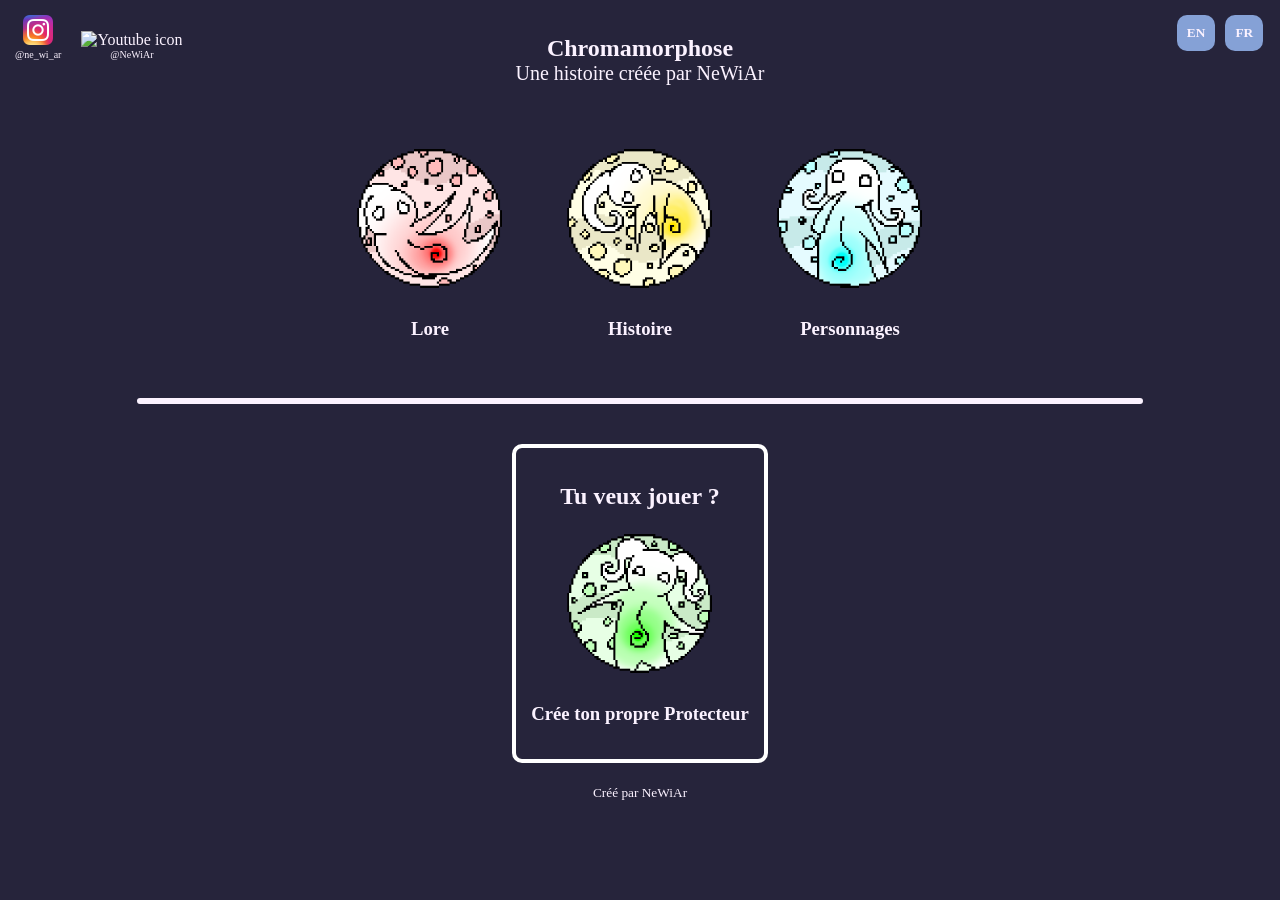
==== index.html @ b9402d08 "Projet release" ====
<!DOCTYPE html>
<html lang="en">
<head>
    <meta charset="UTF-8">
    <link href="icons/site_icon.png" rel="icon">
    <link href="style.css" rel="stylesheet">
    <meta name="viewport" content="width=device-width, initial-scale=1.0">
    <title>Chromamorphosis</title>
</head>
<body>
<!--HEAD OF THE PAGE-->
    <div id="languages">
        <button id="en">EN</button>
        <button id="fr">FR</button>
    </div>
    <section id="bigTitle">
        <h1 id="title" data-i18n="title">Chromamorphosis</h1>
        <h2 id="subtitle" data-i18n="subtitle">A story created by NeWiAr</h2>
    </section>

    <!--Follow-->
        <div id="follow">
            <div class="followIcon">
                <a href="https://www.instagram.com/ne_wi_ar?igsh=dm9pc3gzenNwN2hw" target="_blank">
                <img src="icons/Instagram_icon.png" class="imgsocial" alt="Instagram icon">
                </a>
                <small>@ne_wi_ar</small>
            </div>
            <div class="followIcon">
                <a href="https://www.youtube.com/@NeWiAr" target="_blank">
                <img src="icons/Youtube_icon.png" class="imgsocial" alt="Youtube icon">
                </a>
                <small>@NeWiAr</small>
            </div>
        </div>

<!--CARDS-->
    <section id="cards">
        <div class="subcard">
            <a href="lore.html">
            <img src="icons/lore_icon.png" class="imgcard" alt="Lore icon">
            <h3>Lore</h3>
            </a>
        </div>
        <div class="subcard">
            <a href="story.html">
            <img src="icons/story_icon.png" class="imgcard" alt="Story icon">
            <h3 data-i18n="story">Story</h3>
            </a>
        </div>
        <div class="subcard">
            <a href="characters.html">
            <img src="icons/characters_icon.png" class="imgcard" alt="Characters icon">
            <h3 data-i18n="characters">Characters</h3>
            </a>
        </div>
    </section>
    <hr>

<!--GAME-->
    <section id="section2">
        <div id="game">
            <h2 data-i18n="subtitleGame">Want to play ?</h2>
            <div class="createProtector">
                <a href="create-protector.html">
                <img src="icons/play_icon.png" class="imgcard" alt="Create your Protector game icon">
                <h3 data-i18n="createProtector">Create your own Protector</h3>
                </a>
            </div>
        </div>
    </section>
<footer>
    <small data-i18n="pfooter">Created by NeWiAr</small>
</footer>
</body>
<script src="languages.js"></script>
</html>
---- style.css ----
:root {
    --background: #26243b;
    --text: #fbf2ff;
    --color01: #85a1d6;
    --color02: #5f5b99;
}

body {
    margin:0;
    padding: 15px;
    text-align: center;
    font-family: 'poppins';
    color: var(--text);
    background-color: var(--background);
    -webkit-tap-highlight-color: transparent;

}

body::selection {
    color: var(--text);
    background-color: var(--color01);
}

a {
    text-decoration: none;
    color: var(--text);
}


hr {
    max-width: 80%;
    border: 3px solid var(--text);
    border-radius: 20px;
    margin-top: 40px;
    margin-bottom: 40px;
}

button {
    background-color: var(--color01);
    color: var(--text);
    font-family: 'poppins';
    border: none;
    border-radius: 10px;
    padding: 5px;
    cursor: pointer;
    transition: 0.4s;
}

ul, ol, li {
    list-style: none;
    text-align: left;
    padding-left: 10px;
}

footer{
    margin-top: 20px;
}

/* HEAD OF THE PAGE */
#bigTitle {
    margin: 20px;
}

    #title, #subtitle {
        margin:0;
    }

    #subtitle {
        font-weight: 400;
        font-size: 20px;
    }

    #languages {
        display: flex;
        position: absolute;
        justify-content: center;
        width: 80px;
        right:20px;
        gap: 10px;
    }

    #languages>button {
        border: none;
        border-radius: 10px;
        padding: 10px;
        font-weight: 900;
        cursor: pointer;
        transition: 0.4s;
    }

#construction {
    font-size: 50px;
    font-weight: 900;
    color: var(--color01);
 }

/* CARDS */
#cards {
    display: flex;
    flex-wrap: wrap;
    justify-content: center;
    column-gap: 60px;
    margin-top: 60px;
}

    .subcard>h3{
        margin:0;
    }

        .imgcard {
            width: 150px;
            height: 150px;
            cursor: pointer;
            transition: 0.4s;
        }

#back {
    position: absolute;
    font-size: 20px;
    left: 15px;
    top: 15px;
    padding-left: 15px;
    padding-right: 15px;
}

.characterCard>a>img {
        width: 200px;
        height: 200px;
        margin: auto;
        object-fit: cover;
        transition: 0.4s;
    }

#section2 {
    display: flex;
    gap: 40px;
    flex-wrap: wrap;
    justify-content: center;
}

#game {
    border: solid 4px white;
    border-radius: 10px;
    padding: 15px;
}

#follow {
    display: flex;
    position: absolute;
    gap: 20px;
    justify-content: center;
    align-items: end;
    top: 15px;
}

.followIcon {
        display: flex;
        flex-direction: column;
    }

    .followIcon>small {
        margin: 0;
        font-size: 10px;
    }

    .imgsocial{
        width: 30px;
        transition: 0.4s;
    }

/* LORE PAGE */

/* STORY PAGE */
#sectionStory {
    display: flex;
    flex-direction: column;
    gap: 50px;
}

.blockStory {
    position: relative;
    width: 500px;
    cursor: pointer;
    margin-inline: auto;
    transition: 0.4s;
}

.divStory{
    display: flex;
    flex-direction: column;
    border-radius: 0 5px 5px 0;
    padding: 15px;
    background-color: #f3f2ee;
    color: #424242;
    width: 100%;
    z-index: 1;
}

.divBackUp, .divBackDown {
    position: absolute;
    background-color: #bdbab0;
    border-radius: 5px;
    left: -10px;
    top:0;
    width: 100%;
    z-index:-1;
}

.divBackDown {
    bottom:0;
    top: auto;
}


    .seasontext {
        opacity: 0;
        max-height: 0;
        overflow: hidden;
        transition: opacity 0.5s ease, max-height 0.5s ease;
    }

    .seasontext.visible {
        opacity: 1;
        max-height: 1000px;
    }

/* CHARACTERS PAGE */
#bg {
    position: fixed;
    inset: 0;
    z-index: -1;
    --dot-size: 4px;
    --dot-gap: 24px;
    background-color: var(--bg-base);
    background-image:
        radial-gradient(
            circle,
        rgba(0, 0, 0, 0.1) var(--dot-size),
        transparent calc(var(--dot-size) + 1px)
        );

    background-size: var(--dot-gap) var(--dot-gap);
    animation: dotsMove 20s linear infinite;
    opacity: 0.6;
}

@keyframes dotsMove {
    from {
        background-position: 0 0;
    }
    to {
        background-position: 72px 72px;
    }
}

.characterButton{
    display: flex;
    flex-wrap: wrap;
    gap: 40px;
    justify-content: center;
}

    .characterCard>h3{
        margin: 0;
    }

#charName {
    margin-top: 10px;
    margin-bottom: 0;
}

#charSection01 {
    display: flex;
    justify-content: center;
    gap: 50px;
    margin-block: 50px;
}

    #description, #origins {
        max-width: 800px;
        border-radius: 10px;
        padding: 20px;
        color: black;
    }

    #origins {
        margin:auto;
        margin-top: 50px;
        position: relative;
    }

    #charIcon {
        position: absolute;
        width: 100px;
        top: -16px;
        right: -20px;
        animation: rotate 2s infinite;
    }

    @keyframes rotate {
        0% {transform : rotate(4deg);}
        50% {transform : rotate(-4deg);}
        100% {transform : rotate(4deg);}
    }



#identity {
    display: flex;
    border-radius: 10px;
    position: relative;
    background-color: lightgrey;
    color: black;
    padding: 20px;
    padding-right: 100px;
    max-width: 600px;
    overflow: hidden;
    transform: rotate(-2deg);
    transition: 0.4s;
}

    #identity>div {
        display: flex;
        flex-direction: column;
    }

    #charLOGO {
        position: absolute;
        opacity: 0.1;
        width: 300px;
        inset-inline-end: -100px;
        inset-block-end: -100px;
        z-index: 0;
    }

    #charProfil {
        width: 200px;
        height: 200px;
        object-fit: cover;
        object-position: top;
        border: solid white 10px;
        z-index: 1;
    }

#gallery {
    display: flex;
    position: relative;
    border-radius: 10px;
    border: double 10px;
    margin: auto;
    padding: 20px;
    max-width: 1000px;
}

    #galleryTitle {
        color: white;
        position: absolute;
        inset-block-start: -50px;
        inset-inline: 0;
        margin-inline: auto;
        z-index: 5;
        padding: 5px;
        border-radius: 5px;
        width: 200px;
        animation: translate 2s infinite;
    }

    .carousel {
        display: flex;
        align-items: center;
    }

    .track-container {
        overflow: hidden;
    }

    .track {
        display: flex;
        transition: 0.4s;
        align-items: center;
    }

    .track img {
        width: calc(100% / 3);
        height: 100%;
        border-radius: 10px;
        cursor: pointer;
        object-fit: contain;
        transform: scale(0.9);
        transition: 0.4s;
        z-index: 0;
    }

    .track img.active {
        transform: scale(1.0);
        z-index: 1;
    }

    .nav {
            background: none;
            font-size: 30px;
            cursor: pointer;
            transition: 0.4s;
        }

    #lightbox {
        position: fixed;
        inset: 0;
        background: rgba(0, 0, 0, 0.85);
        display: none;
        justify-content: center;
        align-items: center;
        z-index: 1000;
    }

    #lightbox img {
        max-width: 90%;
        max-height: 90%;
        border-radius: 12px;
        box-shadow: 0 0 30px rgba(0,0,0,0.6);
        animation: zoomIn 0.3s ease;
        cursor: zoom-out;
    }

    @keyframes zoomIn {
        from {
            transform: scale(0.9);
            opacity: 0;
        }
        to {
            transform: scale(1);
            opacity: 1;
        }
    }

    @keyframes translate {
        0% {transform : translateY(0);}
        50% {transform : translateY(3px);}
        100% {transform : translateY(0);}
    }



/* CREATE YOUR OWN PROTECTOR PAGE */

#linkProtector{
        transition: 0.4s;
        text-decoration-line: underline;
        font-weight: 700;
   } 

#imageStack {
    position: relative;
}

.layer {
    position: absolute;
    top: 0;
    left: 0;
    width: 100%;
    height: 100%;
}

.base {
    z-index: 1;
}

.feature {
    z-index: 2;
    pointer-events: none;
}

#defaultLayer {
    z-index: 3;
}

#FirstRandom {
    display: flex;
    flex-wrap: wrap;
    justify-content: center;
    align-items: center;
    gap: 20px;
    margin: 15px;
}

#FirstRandom>h4, #FirstRandom>div {
    border: solid var(--color01) 2px;
    margin: 0;
    padding: 5px;
    border-radius: 10px;
    display: flex;
    align-items: center;
}

#FirstRandom>div{
    width: 250px;
    height: 40px;
}

#random {
    display: flex;
    flex-wrap: wrap;
    max-width: 1200px;
    margin-inline: auto;
    gap: 40px;
    justify-content: center;
    margin-top: 20px;
}

    #random>div {
        display: flex;
        flex-direction: column;
        width: 250px;
        transition: 0.4s;
    }

    #random>div>img, #color>img, #imageStack {
        width: 200px;
        height: 200px;
        margin: auto;
        object-fit: cover;
        border-radius: 10px;
        border: double var(--color01) 10px;
        transition: 0.4s;
    }

        #defaultLayer{
            object-fit: cover;
        }

    #random>div>p {
        margin: 0;
        padding: 5px;
    }

    #random>div>button, #color>button  {
        font-family: 'poppins';
        font-size: 30px;
        margin: auto;
        width: 60px;
        border: none;
        cursor: pointer;
        transition: 0.4s;
        background-color: transparent;
    }

    #field, #outfit {
        margin-left: 5px;
    }

    #RbuttonField, #RbuttonGender, #RbuttonOutfit {
        font-size: 20px;
        width: 40px;
        border: none;
        cursor: pointer;
        transition: 0.4s;
        background-color: transparent;
    }

    #gender {
        width: 40px;
        height: 40px;
        border-radius: 10px;
        object-fit: cover;
    }

    #color {
        display: flex;
        flex-direction: column;
        margin: auto;
        transition: 0.4s;
        width: 350px;
    }

        #color>img {
            width: 300px;
        }

    #allRandom {
        border-radius: 10px;
        font-family: 'poppins';
        font-weight: 700;
        font-size: 16px;
        padding: 15px;
        border: none;
        border-radius: 10px;
        cursor: pointer;
        transition: 0.4s;
    }

#HRgame {
    padding: 0;
    margin-top: 5px;
    margin-bottom: 5px;
}


@keyframes bounce {
    0%   { transform: scale(1); }
    30%  { transform: scale(1.1); }
    50%  { transform: scale(0.95); }
    70%  { transform: scale(1.05); }
    100% { transform: scale(1); }
}


.bounce {
    animation: bounce 0.4s ease;
}


/* HOVER ONLY ON PC */
@media (hover: hover) {
    #languages>button:hover, .imgcard:hover, button:hover, .characterCard>a>img:hover, .imgsocial:hover  {
        transform: scale(1.1);
    }

    .characterCard>a>img:active  {
        transition: 0.2s;
        transform: scale(0.8);
        filter: grayscale(1);
    }

    #linkProtector:hover{
        color:var(--color01);
   }  

   #identity:hover{
        transform: rotate(0);
    }

    .blockStory:hover {
        transform: scale(1.05);
    }
}

/* PC ONLY*/
@media screen and (min-width:769px) {
    #sbook {
    display: flex;
    margin-top: 100px;
    justify-content: center;
}
.book {
    position: relative;
    width: 400px;
    height: 600px;
    transition: transform 0.5s;
}

.paper {
    position: absolute;
    width: 100%;
    height: 100%;
    top: 0;
    left: 0;
    perspective: 1500px;
    color: var(--background);
}

.front,.back {
    background-color: rgb(248, 248, 248);
    position: absolute;
    width: 100%;
    height: 100%;
    top: 0;
    left: 0;
    transform-origin: left;
    transition: transform 0.5s;
    border-radius: 0 20px 20px 0;
}

.front {
    z-index: 1;
    backface-visibility: hidden;
    border-left: 3px solid var(--background);
}

.back {
    z-index: 0;
}

.front-content,
.back-content {
    width: 90%;
    height: 100%;
    display: flex;
    flex-direction: column;
    justify-content: center;
    align-items: center;
    margin-inline: auto;
}

    .front-content>p, .back-content>p  {
        font-size: 11px;
    }

    .front-content>h3, .back-content>h3  {
        font-size: 16px;
    }

    .front-content>img, .back-content>img  {
        width: 80%;
    }


.back-content {
    transform: rotateY(180deg)
}

/* Paper flip effect */
.flipped .front, .flipped .back {
    transform: rotateY(-180deg);
}

#prev-btn, #next-btn {
    padding-block: 5px;
    padding-inline: 20px;
    border-radius: 100%;
    transition: 0.4s;
    margin: 20px;
}

#p1 {
    z-index: 7;
}

#p2 {
    z-index: 6;
}

#p3 {
    z-index: 5;
}

#p4 {
    z-index: 4;
}

#p5 {
    z-index: 3;
}

#p6 {
    z-index: 2;
}

#p7 {
    z-index: 1;
}

#f1 {
    background-color: var(--color01);
    color: white;
    width: 100%;
    border-radius: 0 20px 20px 0;
}

#b7 {
    background-color: var(--color01);
    color: white;
    width: 100%;
    border-radius: 20px 0 0 20px;
}

#switch {
        display: none;
    }
}

/* PHONE */
@media screen and (max-width:767px) {
    html, body {
        overscroll-behavior-x: none;
        touch-action: pan-y;
        padding: auto;
    }

    h1 {
        font-size: 26px;
    }

    h2 {
        font-size: 20px;
    }

    #construction {
        font-size: 25px;
    }

    #bigTitle {
        margin: 0;
        margin-top: 20px;
    }

    #languages{
        width: 50px;
        position: relative;
        margin: auto;
        right: auto;
    }

        #languages>button{
            font-size: 14px;
            padding: 8px;
        }
    
    #follow {
        justify-content: space-between;
        width: 90%;
    }

    #createTitle {
        margin-top: 40px;
    }

    #charSection01 {
        flex-direction: column;
        gap: 30px;
        width: 100%;
    }

    #identity{
        flex-direction: column;
        padding-right: 20px;
    }

        #charProfil {
            width: 150px;
            height: 150px;
        }

        #charLOGO {
            inset-inline-end: -50px;
            inset-block-end: -50px;
            width: 200px;
        }

        #gallery{
            padding-inline: 5px;
        }

        .track img {
            width: 100%;
        }

    #charIcon {
        top: -15px;
        right: 0;
    }

    #sbook {
        margin-top: 20px;
    }

    #bookBtn {
        display: none;
    }

    #book {
        width: min(90vw, 420px);
        height: 700px;
        margin-inline: auto;
        position: relative;
    }

    .card {
        width: 100%;
        height: 100%;
        box-sizing: border-box;

        background-color: rgb(248, 248, 248);
        color: var(--background);
        border-radius: 16px;
        padding: 12px;

        display: none;
        position: absolute;
        inset: 0;

        transition: transform 0.35s ease, opacity 0.35s ease;
        will-change: transform;
    }

    .card.active {
        display: flex;
        align-items: center;
        justify-content: center;
        z-index: 3;
        transform: translateX(0) scale(1);
        opacity: 1;
    }

    .front-content>p, .back-content>p {
        max-width: 100%;
        font-size: 12px;
    }

    .front-content>img, .back-content>img {
        width: 100%;
    }

        #firstCard, #lastCard {
            background-color: var(--color01);
            color: white;
        }
    
    .characterCard>a>img:hover, .characterCard>a>img:active {
        transition: 0.1s;
        transform: scale(0.8);
        filter: grayscale(1);
    }

    .blockStory {
        max-width: 300px;
    }
}
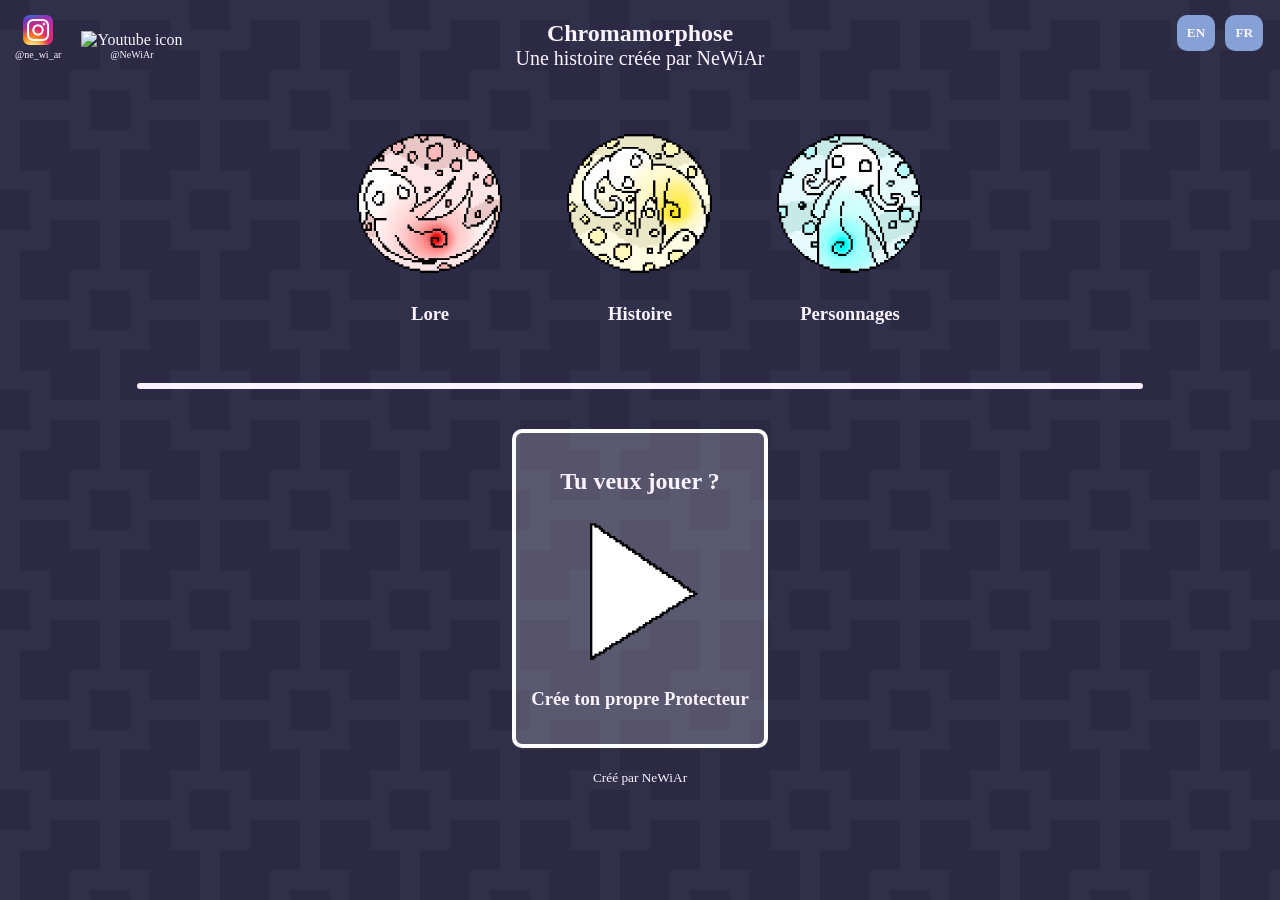
==== commit 8cb24ae7: "New characters added + fix" ====
--- a/index.html
+++ b/index.html
@@ -9,6 +9,7 @@
 </head>
 <body>
 <!--HEAD OF THE PAGE-->
+    <div id="HomeBG"></div>
     <div id="languages">
         <button id="en">EN</button>
         <button id="fr">FR</button>
--- a/style.css
+++ b/style.css
@@ -6,14 +6,14 @@
 }
 
 body {
-    margin:0;
-    padding: 15px;
+    padding:0;
+    margin: 15px;
     text-align: center;
     font-family: 'poppins';
     color: var(--text);
     background-color: var(--background);
     -webkit-tap-highlight-color: transparent;
-
+    overflow: visible;
 }
 
 body::selection {
@@ -73,10 +73,12 @@
     #languages {
         display: flex;
         position: absolute;
+        top: 15px;
         justify-content: center;
         width: 80px;
         right:20px;
         gap: 10px;
+        z-index: 5;
     }
 
     #languages>button {
@@ -93,6 +95,70 @@
     font-weight: 900;
     color: var(--color01);
  }
+
+/* HOME PAGE */
+#HomeBG {
+    width: 100%;
+    height: 100%;
+    position: fixed;
+    top: 0;
+    left: 0;
+    z-index: -10;
+    opacity: 0.1;
+  --s: 100px; /* control the size */
+  --c1: #85a1d6;
+  --c2: #5f5b99;
+  
+  --_s: calc(2*var(--s)) calc(2*var(--s));
+  --_g: var(--_s) conic-gradient(at 40% 40%,#0000 75%,var(--c1) 0);
+  --_p: var(--_s) conic-gradient(at 20% 20%,#0000 75%,var(--c2) 0);
+  background:
+    calc( .9*var(--s)) calc( .9*var(--s))/var(--_p),
+    calc(-.1*var(--s)) calc(-.1*var(--s))/var(--_p),
+    calc( .7*var(--s)) calc( .7*var(--s))/var(--_g),
+    calc(-.3*var(--s)) calc(-.3*var(--s))/var(--_g),
+    conic-gradient(from 90deg at 20% 20%,var(--c2) 25%,var(--c1) 0) 
+     0 0/var(--s) var(--s);
+  animation: m 20s infinite;
+}
+@keyframes m {
+  0% {
+   background-position: 
+    calc( .9*var(--s)) calc( .9*var(--s)),
+    calc(-.1*var(--s)) calc(-.1*var(--s)),
+    calc( .7*var(--s)) calc( .7*var(--s)),
+    calc(-.3*var(--s)) calc(-.3*var(--s)),0 0
+  }
+  25% {
+   background-position: 
+    calc(1.9*var(--s)) calc( .9*var(--s)),
+    calc(-1.1*var(--s)) calc(-.1*var(--s)),
+    calc(1.7*var(--s)) calc( .7*var(--s)),
+    calc(-1.3*var(--s)) calc(-.3*var(--s)),0 0
+  }
+  50% {
+   background-position: 
+    calc(1.9*var(--s)) calc(-.1*var(--s)),
+    calc(-1.1*var(--s)) calc( .9*var(--s)),
+    calc(1.7*var(--s)) calc(-.3*var(--s)),
+    calc(-1.3*var(--s)) calc( .7*var(--s)),0 0
+  }
+  75% {
+   background-position: 
+    calc(2.9*var(--s)) calc(-.1*var(--s)),
+    calc(-2.1*var(--s)) calc( .9*var(--s)),
+    calc(2.7*var(--s)) calc(-.3*var(--s)),
+    calc(-2.3*var(--s)) calc( .7*var(--s)),0 0
+  }
+  100% {
+   background-position: 
+    calc(2.9*var(--s)) calc(-1.1*var(--s)),
+    calc(-2.1*var(--s)) calc(1.9*var(--s)),
+    calc(2.7*var(--s)) calc(-1.3*var(--s)),
+    calc(-2.3*var(--s)) calc(1.7*var(--s)),0 0
+  }
+}
+
 
 /* CARDS */
 #cards {
@@ -142,6 +208,7 @@
     border: solid 4px white;
     border-radius: 10px;
     padding: 15px;
+    background-color: rgba(255, 255, 255, 0.2);
 }
 
 #follow {
@@ -192,7 +259,7 @@
     padding: 15px;
     background-color: #f3f2ee;
     color: #424242;
-    width: 100%;
+    width: 90%;
     z-index: 1;
 }
 
@@ -258,6 +325,12 @@
     flex-wrap: wrap;
     gap: 40px;
     justify-content: center;
+    max-width: 1200px;
+    margin-inline: auto;
+}
+
+.characterCard {
+    width: 200px;
 }
 
     .characterCard>h3{
@@ -271,6 +344,7 @@
 
 #charSection01 {
     display: flex;
+    flex-wrap: wrap;
     justify-content: center;
     gap: 50px;
     margin-block: 50px;
@@ -309,7 +383,6 @@
     display: flex;
     border-radius: 10px;
     position: relative;
-    background-color: lightgrey;
     color: black;
     padding: 20px;
     padding-right: 100px;
@@ -317,6 +390,7 @@
     overflow: hidden;
     transform: rotate(-2deg);
     transition: 0.4s;
+    height: 100%;
 }
 
     #identity>div {
@@ -638,7 +712,7 @@
 @media screen and (min-width:769px) {
     #sbook {
     display: flex;
-    margin-top: 100px;
+    margin-top: 5%;
     justify-content: center;
 }
 .book {
@@ -713,12 +787,20 @@
     transform: rotateY(-180deg);
 }
 
+#bookBtn {
+    display: flex;
+    justify-content: center;
+    gap: 500px;
+}
+
 #prev-btn, #next-btn {
     padding-block: 5px;
     padding-inline: 20px;
     border-radius: 100%;
     transition: 0.4s;
     margin: 20px;
+    position: relative;
+    top: -300px;
 }
 
 #p1 {
@@ -784,6 +866,10 @@
         font-size: 20px;
     }
 
+    h3 {
+        font-size: 18;
+    }
+
     #construction {
         font-size: 25px;
     }
@@ -866,7 +952,7 @@
 
     .card {
         width: 100%;
-        height: 100%;
+        height: 80%;
         box-sizing: border-box;
 
         background-color: rgb(248, 248, 248);
@@ -896,9 +982,10 @@
         font-size: 12px;
     }
 
-    .front-content>img, .back-content>img {
-        width: 100%;
-    }
+        .front-content>img, .back-content>img {
+        max-width: 80%;
+    }
+
 
         #firstCard, #lastCard {
             background-color: var(--color01);
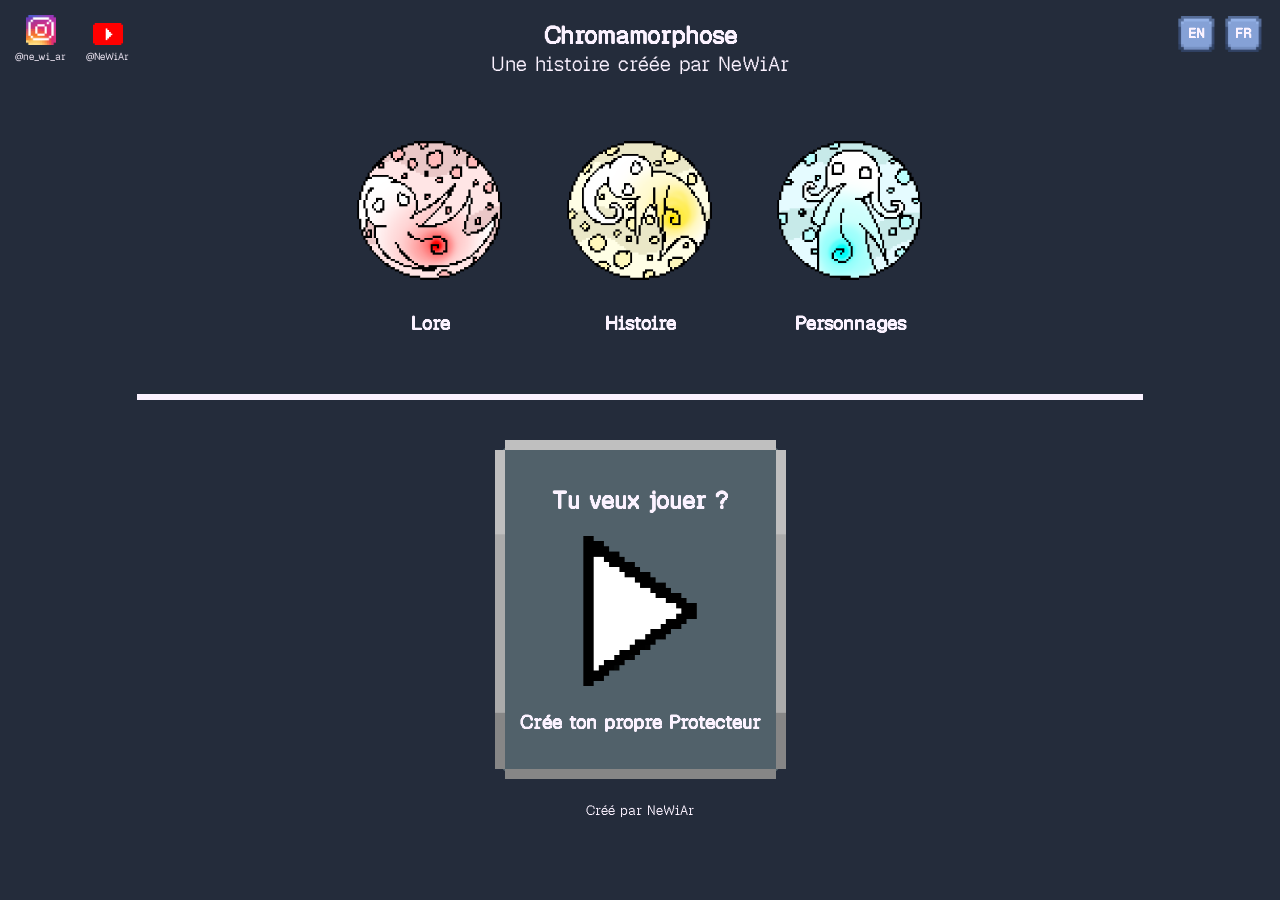
==== commit 516ed57b: "Amélioration visuelle + ajout / modification de personnages" ====
--- a/index.html
+++ b/index.html
@@ -9,7 +9,6 @@
 </head>
 <body>
 <!--HEAD OF THE PAGE-->
-    <div id="HomeBG"></div>
     <div id="languages">
         <button id="en">EN</button>
         <button id="fr">FR</button>
@@ -70,6 +69,9 @@
             </div>
         </div>
     </section>
+    <video id="videoBackground" autoplay muted loop>
+        <source src="img/backgroundAnimation.mp4" type="video/mp4">
+    </video>
 <footer>
     <small data-i18n="pfooter">Created by NeWiAr</small>
 </footer>
--- a/style.css
+++ b/style.css
@@ -1,15 +1,21 @@
 :root {
-    --background: #26243b;
+    --background: #242c3b;
     --text: #fbf2ff;
     --color01: #85a1d6;
     --color02: #5f5b99;
+}
+
+/*--- FONTS ---*/
+@font-face {
+    font-family: GeistPixel;
+    src: url(fonts/GeistPixel-Regular-VariableFont_ELSH.ttf);
 }
 
 body {
     padding:0;
     margin: 15px;
     text-align: center;
-    font-family: 'poppins';
+    font-family: 'GeistPixel';
     color: var(--text);
     background-color: var(--background);
     -webkit-tap-highlight-color: transparent;
@@ -30,20 +36,25 @@
 hr {
     max-width: 80%;
     border: 3px solid var(--text);
-    border-radius: 20px;
     margin-top: 40px;
     margin-bottom: 40px;
 }
 
 button {
-    background-color: var(--color01);
+    background-image: url(icons/buttons/button_blue.png);
+    background-size: contain;
+    background-position: center;
+    background-repeat: no-repeat;
+    background-color: transparent;
     color: var(--text);
-    font-family: 'poppins';
+    font-family: 'GeistPixel';
     border: none;
-    border-radius: 10px;
     padding: 5px;
     cursor: pointer;
-    transition: 0.4s;
+}
+button:active {
+    transform: translateY(5px);
+    filter: brightness(1.2);
 }
 
 ul, ol, li {
@@ -82,12 +93,8 @@
     }
 
     #languages>button {
-        border: none;
-        border-radius: 10px;
         padding: 10px;
         font-weight: 900;
-        cursor: pointer;
-        transition: 0.4s;
     }
 
 #construction {
@@ -96,69 +103,18 @@
     color: var(--color01);
  }
 
-/* HOME PAGE */
-#HomeBG {
-    width: 100%;
-    height: 100%;
+#videoBackground {
     position: fixed;
+    right: 0;
     top: 0;
-    left: 0;
-    z-index: -10;
-    opacity: 0.1;
-  --s: 100px; /* control the size */
-  --c1: #85a1d6;
-  --c2: #5f5b99;
-  
-  --_s: calc(2*var(--s)) calc(2*var(--s));
-  --_g: var(--_s) conic-gradient(at 40% 40%,#0000 75%,var(--c1) 0);
-  --_p: var(--_s) conic-gradient(at 20% 20%,#0000 75%,var(--c2) 0);
-  background:
-    calc( .9*var(--s)) calc( .9*var(--s))/var(--_p),
-    calc(-.1*var(--s)) calc(-.1*var(--s))/var(--_p),
-    calc( .7*var(--s)) calc( .7*var(--s))/var(--_g),
-    calc(-.3*var(--s)) calc(-.3*var(--s))/var(--_g),
-    conic-gradient(from 90deg at 20% 20%,var(--c2) 25%,var(--c1) 0) 
-     0 0/var(--s) var(--s);
-  animation: m 20s infinite;
-}
-@keyframes m {
-  0% {
-   background-position: 
-    calc( .9*var(--s)) calc( .9*var(--s)),
-    calc(-.1*var(--s)) calc(-.1*var(--s)),
-    calc( .7*var(--s)) calc( .7*var(--s)),
-    calc(-.3*var(--s)) calc(-.3*var(--s)),0 0
-  }
-  25% {
-   background-position: 
-    calc(1.9*var(--s)) calc( .9*var(--s)),
-    calc(-1.1*var(--s)) calc(-.1*var(--s)),
-    calc(1.7*var(--s)) calc( .7*var(--s)),
-    calc(-1.3*var(--s)) calc(-.3*var(--s)),0 0
-  }
-  50% {
-   background-position: 
-    calc(1.9*var(--s)) calc(-.1*var(--s)),
-    calc(-1.1*var(--s)) calc( .9*var(--s)),
-    calc(1.7*var(--s)) calc(-.3*var(--s)),
-    calc(-1.3*var(--s)) calc( .7*var(--s)),0 0
-  }
-  75% {
-   background-position: 
-    calc(2.9*var(--s)) calc(-.1*var(--s)),
-    calc(-2.1*var(--s)) calc( .9*var(--s)),
-    calc(2.7*var(--s)) calc(-.3*var(--s)),
-    calc(-2.3*var(--s)) calc( .7*var(--s)),0 0
-  }
-  100% {
-   background-position: 
-    calc(2.9*var(--s)) calc(-1.1*var(--s)),
-    calc(-2.1*var(--s)) calc(1.9*var(--s)),
-    calc(2.7*var(--s)) calc(-1.3*var(--s)),
-    calc(-2.3*var(--s)) calc(1.7*var(--s)),0 0
-  }
-}
-
+    min-width: 100%;
+    min-height: 100%;
+    transform: translateX(calc((100% - 100vw) / 2));
+    z-index: -1;
+    opacity: 0.5;
+    filter: grayscale(0.3);
+    filter: blur(2px)
+}
 
 /* CARDS */
 #cards {
@@ -174,10 +130,8 @@
     }
 
         .imgcard {
-            width: 150px;
             height: 150px;
             cursor: pointer;
-            transition: 0.4s;
         }
 
 #back {
@@ -194,7 +148,6 @@
         height: 200px;
         margin: auto;
         object-fit: cover;
-        transition: 0.4s;
     }
 
 #section2 {
@@ -205,10 +158,11 @@
 }
 
 #game {
-    border: solid 4px white;
-    border-radius: 10px;
+    border: 10px solid transparent;
+    border-image: url(img/whiteBorderL.PNG) 22;
+    border-radius: 30px;
     padding: 15px;
-    background-color: rgba(255, 255, 255, 0.2);
+    background-color: rgba(113, 133, 138, 0.6);
 }
 
 #follow {
@@ -232,7 +186,6 @@
 
     .imgsocial{
         width: 30px;
-        transition: 0.4s;
     }
 
 /* LORE PAGE */
@@ -249,7 +202,7 @@
     width: 500px;
     cursor: pointer;
     margin-inline: auto;
-    transition: 0.4s;
+    transition: 0.2s;
 }
 
 .divStory{
@@ -350,14 +303,16 @@
     margin-block: 50px;
 }
 
-    #description, #origins {
+    #description, #origins, #powers {
         max-width: 800px;
-        border-radius: 10px;
+        border-radius: 20px;
+        border: 6px solid transparent;
+        border-image: url(img/blackBorder.PNG) 22;
         padding: 20px;
         color: black;
     }
 
-    #origins {
+    #origins, #powers {
         margin:auto;
         margin-top: 50px;
         position: relative;
@@ -381,7 +336,9 @@
 
 #identity {
     display: flex;
-    border-radius: 10px;
+    border-radius: 20px;
+    border: 6px solid transparent;
+    border-image: url(img/blackBorder.PNG) 22;
     position: relative;
     color: black;
     padding: 20px;
@@ -389,7 +346,7 @@
     max-width: 600px;
     overflow: hidden;
     transform: rotate(-2deg);
-    transition: 0.4s;
+    transition: 0.2s;
     height: 100%;
 }
 
@@ -419,11 +376,13 @@
 #gallery {
     display: flex;
     position: relative;
-    border-radius: 10px;
-    border: double 10px;
+    border-radius: 20px;
+    border: 6px solid transparent;
+    border-image: url(img/blackBorder.PNG) 22;
     margin: auto;
     padding: 20px;
     max-width: 1000px;
+    justify-content: center;
 }
 
     #galleryTitle {
@@ -434,7 +393,9 @@
         margin-inline: auto;
         z-index: 5;
         padding: 5px;
-        border-radius: 5px;
+        border-radius: 20px;
+        border: 6px solid transparent;
+        border-image: url(img/blackBorder.PNG) 22;
         width: 200px;
         animation: translate 2s infinite;
     }
@@ -450,21 +411,21 @@
 
     .track {
         display: flex;
-        transition: 0.4s;
+        transition: 0.2s;
         align-items: center;
     }
 
     .track img {
-        width: calc(100% / 3);
-        height: 100%;
+        width: calc(100% / var(--images-per-view));
+        flex-shrink: 0;
+        max-height: 500px;
         border-radius: 10px;
         cursor: pointer;
         object-fit: contain;
         transform: scale(0.9);
-        transition: 0.4s;
+        transition: 0.2s;
         z-index: 0;
     }
-
     .track img.active {
         transform: scale(1.0);
         z-index: 1;
@@ -474,7 +435,7 @@
             background: none;
             font-size: 30px;
             cursor: pointer;
-            transition: 0.4s;
+            transition: 0.2s;
         }
 
     #lightbox {
@@ -518,7 +479,7 @@
 /* CREATE YOUR OWN PROTECTOR PAGE */
 
 #linkProtector{
-        transition: 0.4s;
+        transition: 0.2s;
         text-decoration-line: underline;
         font-weight: 700;
    } 
@@ -558,10 +519,10 @@
 }
 
 #FirstRandom>h4, #FirstRandom>div {
-    border: solid var(--color01) 2px;
+    border: 5px solid transparent;
+    border-image: url(img/blueBorder.PNG) 22;
     margin: 0;
     padding: 5px;
-    border-radius: 10px;
     display: flex;
     align-items: center;
 }
@@ -569,6 +530,11 @@
 #FirstRandom>div{
     width: 250px;
     height: 40px;
+}
+
+#FirstRandom>h4, #FirstRandom>div>h4 {
+    display: flex;
+    align-items: center;
 }
 
 #random {
@@ -585,7 +551,6 @@
         display: flex;
         flex-direction: column;
         width: 250px;
-        transition: 0.4s;
     }
 
     #random>div>img, #color>img, #imageStack {
@@ -593,9 +558,8 @@
         height: 200px;
         margin: auto;
         object-fit: cover;
-        border-radius: 10px;
-        border: double var(--color01) 10px;
-        transition: 0.4s;
+        border: 6px solid transparent;
+        border-image: url(img/whiteBorderL.PNG) 22;
     }
 
         #defaultLayer{
@@ -608,14 +572,21 @@
     }
 
     #random>div>button, #color>button  {
-        font-family: 'poppins';
+        display: flex;
+        justify-content: center;
+        font-family: 'GeistPixel';
         font-size: 30px;
         margin: auto;
-        width: 60px;
+        margin-block: 10px;
+        padding: 10px;
+        width: 100%;
         border: none;
         cursor: pointer;
-        transition: 0.4s;
-        background-color: transparent;
+        background-color: none;
+    }
+
+    .dice, .retry{
+        width: 24px;
     }
 
     #field, #outfit {
@@ -623,18 +594,23 @@
     }
 
     #RbuttonField, #RbuttonGender, #RbuttonOutfit {
+        display: flex;
+        justify-content: center;
         font-size: 20px;
         width: 40px;
+        height: 40px;
+        margin-right: 10px;
         border: none;
         cursor: pointer;
-        transition: 0.4s;
         background-color: transparent;
+    }
+    #RbuttonField>img, #RbuttonGender>img, #RbuttonOutfit>img {
+        object-fit: contain;
     }
 
     #gender {
         width: 40px;
         height: 40px;
-        border-radius: 10px;
         object-fit: cover;
     }
 
@@ -642,7 +618,7 @@
         display: flex;
         flex-direction: column;
         margin: auto;
-        transition: 0.4s;
+        transition: 0.2s;
         width: 350px;
     }
 
@@ -651,15 +627,17 @@
         }
 
     #allRandom {
-        border-radius: 10px;
-        font-family: 'poppins';
+        background-image: url(icons/buttons/buttonL_blue.PNG);
+        background-size: contain;
+        background-position: center;
+        background-repeat: no-repeat;
+        background-color: transparent;
+        font-family: 'GeistPixel';
         font-weight: 700;
         font-size: 16px;
         padding: 15px;
         border: none;
-        border-radius: 10px;
         cursor: pointer;
-        transition: 0.4s;
     }
 
 #HRgame {
@@ -679,20 +657,19 @@
 
 
 .bounce {
-    animation: bounce 0.4s ease;
+    animation: bounce 0.2s ease;
 }
 
 
 /* HOVER ONLY ON PC */
 @media (hover: hover) {
     #languages>button:hover, .imgcard:hover, button:hover, .characterCard>a>img:hover, .imgsocial:hover  {
-        transform: scale(1.1);
+        transform: scale(1.05);
     }
 
     .characterCard>a>img:active  {
-        transition: 0.2s;
-        transform: scale(0.8);
-        filter: grayscale(1);
+        transform: scale(0.95);
+        filter: brightness(1.2);
     }
 
     #linkProtector:hover{
@@ -796,8 +773,7 @@
 #prev-btn, #next-btn {
     padding-block: 5px;
     padding-inline: 20px;
-    border-radius: 100%;
-    transition: 0.4s;
+    transition: 0.2s;
     margin: 20px;
     position: relative;
     top: -300px;
@@ -882,6 +858,7 @@
     #languages{
         width: 50px;
         position: relative;
+        top: 0;
         margin: auto;
         right: auto;
     }
@@ -933,6 +910,23 @@
     #charIcon {
         top: -15px;
         right: 0;
+    }
+
+    .characterButton{
+        max-width: 100%;
+        gap: 20px;
+    }
+
+    .characterCard {
+        position: relative;
+        max-width: 45%;
+    }
+
+    .characterCard>a>img {
+        object-fit: contain;
+        object-position: bottom;
+        max-width: 100%;
+        height: 100%;
     }
 
     #sbook {
@@ -1001,4 +995,9 @@
     .blockStory {
         max-width: 300px;
     }
-}
+
+    #videoBackground {
+    min-width: 100%;
+    height: 100%;
+}
+}
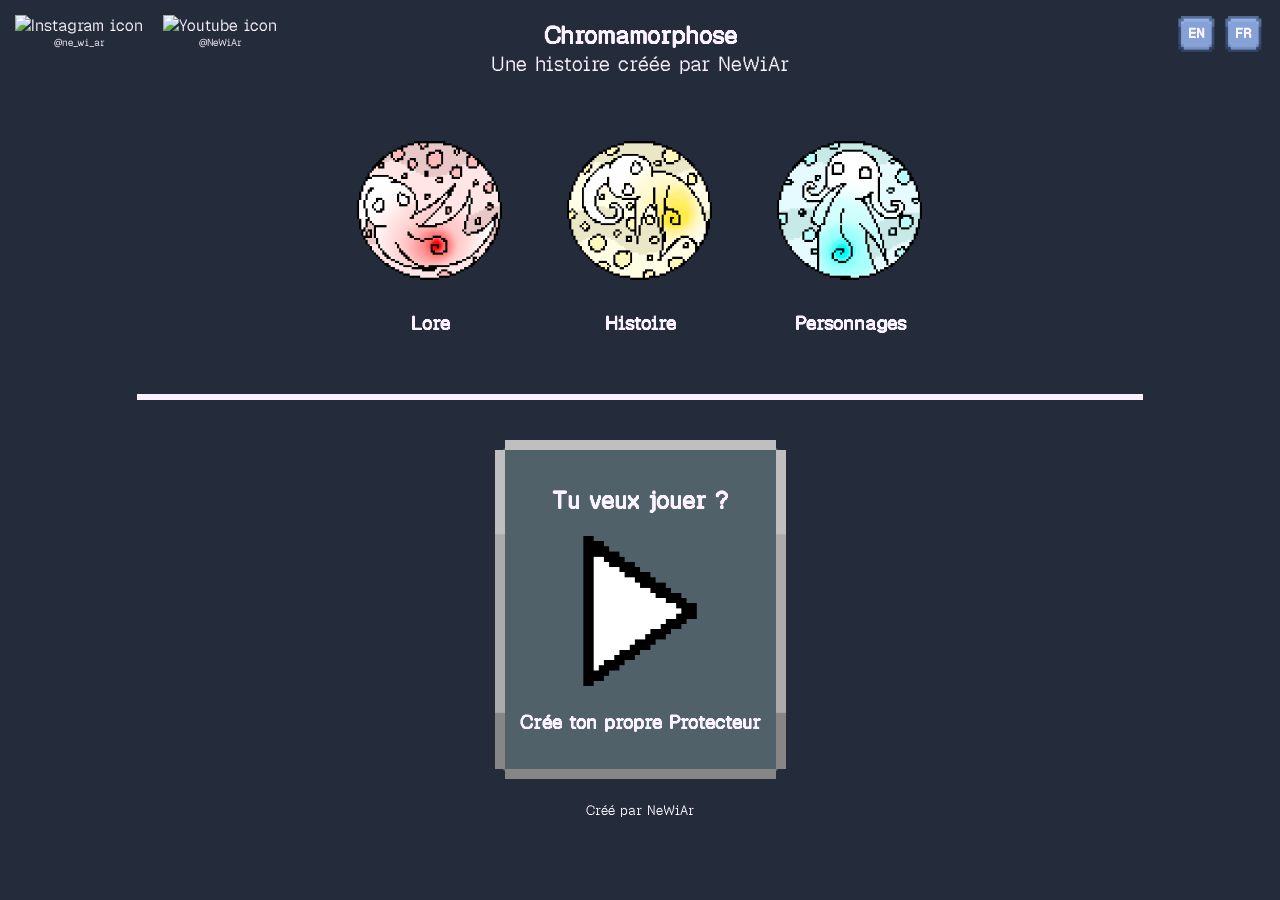
==== commit 2246d125: "Réparation png à PNG" ====
--- a/index.html
+++ b/index.html
@@ -22,13 +22,13 @@
         <div id="follow">
             <div class="followIcon">
                 <a href="https://www.instagram.com/ne_wi_ar?igsh=dm9pc3gzenNwN2hw" target="_blank">
-                <img src="icons/Instagram_icon.png" class="imgsocial" alt="Instagram icon">
+                <img src="icons/Instagram_icon.PNG" class="imgsocial" alt="Instagram icon">
                 </a>
                 <small>@ne_wi_ar</small>
             </div>
             <div class="followIcon">
                 <a href="https://www.youtube.com/@NeWiAr" target="_blank">
-                <img src="icons/Youtube_icon.png" class="imgsocial" alt="Youtube icon">
+                <img src="icons/Youtube_icon.PNG" class="imgsocial" alt="Youtube icon">
                 </a>
                 <small>@NeWiAr</small>
             </div>
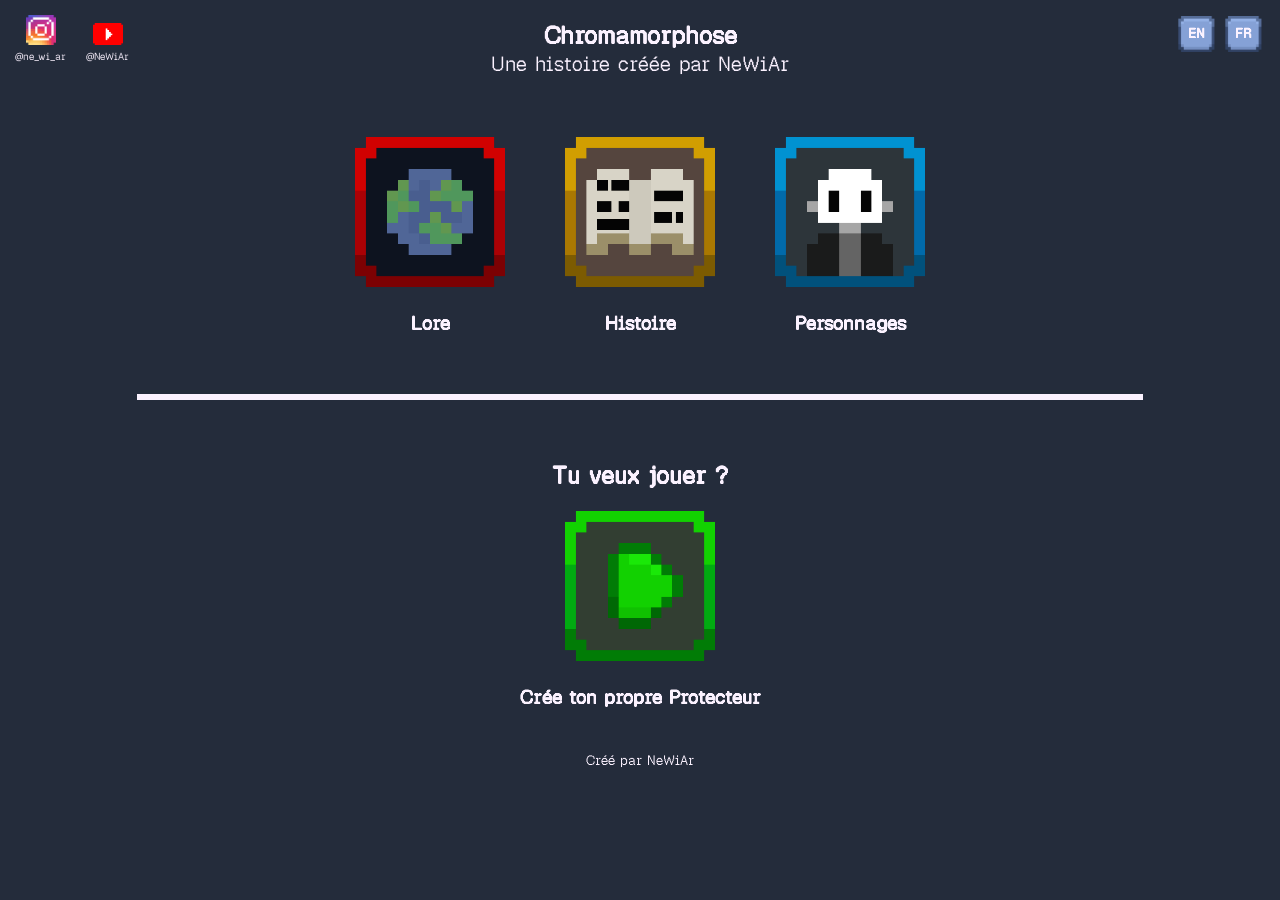
==== commit 4406b71d: "Changement fond animé + icons de l'index" ====
--- a/index.html
+++ b/index.html
@@ -22,13 +22,13 @@
         <div id="follow">
             <div class="followIcon">
                 <a href="https://www.instagram.com/ne_wi_ar?igsh=dm9pc3gzenNwN2hw" target="_blank">
-                <img src="icons/Instagram_icon.PNG" class="imgsocial" alt="Instagram icon">
+                <img src="icons/Instagram_icon.png" class="imgsocial" alt="Instagram icon">
                 </a>
                 <small>@ne_wi_ar</small>
             </div>
             <div class="followIcon">
                 <a href="https://www.youtube.com/@NeWiAr" target="_blank">
-                <img src="icons/Youtube_icon.PNG" class="imgsocial" alt="Youtube icon">
+                <img src="icons/Youtube_icon.png" class="imgsocial" alt="Youtube icon">
                 </a>
                 <small>@NeWiAr</small>
             </div>
--- a/style.css
+++ b/style.css
@@ -155,14 +155,6 @@
     gap: 40px;
     flex-wrap: wrap;
     justify-content: center;
-}
-
-#game {
-    border: 10px solid transparent;
-    border-image: url(img/whiteBorderL.PNG) 22;
-    border-radius: 30px;
-    padding: 15px;
-    background-color: rgba(113, 133, 138, 0.6);
 }
 
 #follow {
